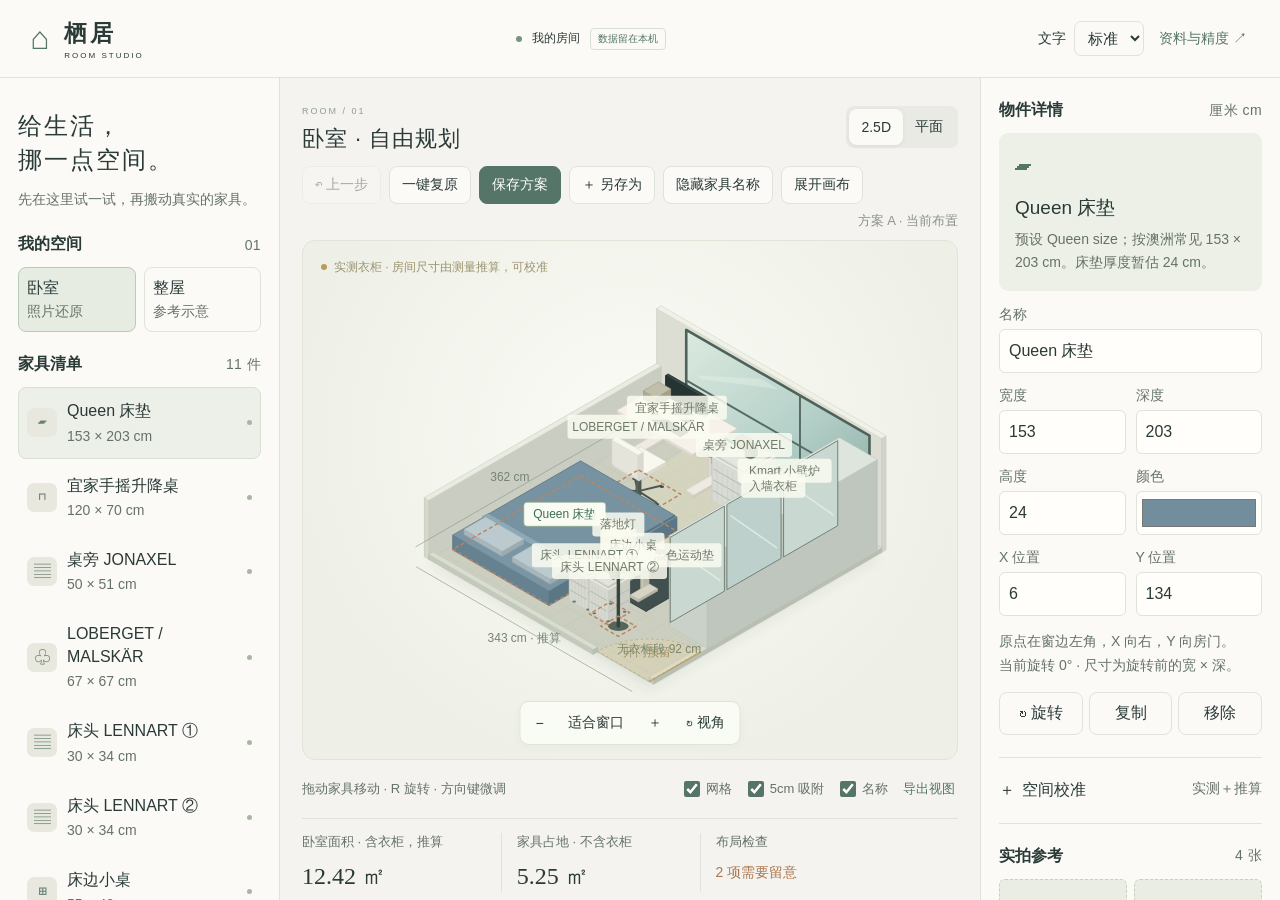
==== index.html @ f218ec6e "Update room planner, furniture and named layouts" ====
<!doctype html>
<html lang="zh-CN"><head><meta charset="utf-8"><meta name="viewport" content="width=device-width,initial-scale=1"><meta name="theme-color" content="#f4f3ef"><title>栖居 · 你的房间规划室</title><link rel="stylesheet" href="style.css?v=df465ddf145f"></head>
<body>
<header><div class="brand"><span class="brand-icon">⌂</span><div>栖居 <small>ROOM STUDIO</small></div></div><div class="project"><span class="dot"></span> 我的房间 <span class="tag">数据留在本机</span></div><div class="header-tools"><label class="text-size">文字<select id="textSize" aria-label="界面字号"><option value="normal">标准</option><option value="large">大字</option></select></label><button id="sourcesBtn" class="text-btn">资料与精度 ↗</button></div></header>
<main>
<aside class="left panel"><div class="eyebrow">YOUR SPACE, YOUR WAY</div><h1>给生活，<br>挪一点空间。</h1><p class="intro">先在这里试一试，再搬动真实的家具。</p>
<div class="section-title">我的空间 <span>01</span></div><div class="scope"><button data-scope="room" class="active">卧室 <small>照片还原</small></button><button data-scope="home">整屋 <small>参考示意</small></button></div>
<div class="section-title">家具清单 <span id="count"></span></div><div id="furnitureList"></div>
<details class="catalog"><summary>＋ 添加家具</summary><div id="catalog"></div></details>
<div class="section-title">布局方案 <span>本机保存</span></div><div class="row"><select id="slot" aria-label="布局方案"></select></div><div class="row"><button id="saveBtn">保存当前</button><button id="loadBtn">载入所选</button></div><div class="row"><button id="newSchemeBtn">＋ 新方案</button><button id="renameSchemeBtn">重命名</button></div><div class="row"><button id="exportBtn" class="text-btn">导出文件 ↗</button><label class="file-btn">导入文件<input id="importFile" type="file" accept="application/json,.json"></label></div><p class="fine">可新增多个命名方案。选择后点「载入所选」切换布局；「保存当前」更新所选方案。数据保存在此浏览器，换设备前请导出。</p>
</aside>
<section class="workspace"><div class="canvas-header"><div><span class="eyebrow">ROOM / 01</span><h2 id="sceneTitle">卧室 · 当前布置</h2></div><div class="segmented"><button id="isoBtn" class="active">2.5D</button><button id="planBtn">平面</button></div></div>
<div class="action-bar"><button id="quickUndoBtn">↶ 上一步</button><button id="quickResetBtn">一键复原</button><button id="quickSaveBtn">保存方案</button><button id="quickNewBtn">＋ 另存为</button><button id="toggleNamesBtn" aria-pressed="false">隐藏家具名称</button><button id="focusCanvasBtn" aria-pressed="false">展开画布</button><span id="schemeName" title="当前保存目标"></span></div>
<div id="stage"><svg id="scene" xmlns="http://www.w3.org/2000/svg" aria-label="可拖动家具的房间模型" tabindex="0" role="img"></svg><div class="canvas-note"><span class="dot amber"></span> 实测衣柜 · 房间尺寸由测量推算，可校准</div><div class="view-controls"><button id="zoomOut" aria-label="缩小">−</button><button id="fitBtn">适合窗口</button><button id="zoomIn" aria-label="放大">＋</button><button id="turnBtn" aria-label="转动视角">↻ 视角</button></div></div>
<div class="canvas-footer"><span>拖动家具移动 · R 旋转 · 方向键微调</span><label><input id="gridCheck" type="checkbox" checked> 网格</label><label><input id="snapCheck" type="checkbox" checked> 5cm 吸附</label><label><input id="labelsCheck" type="checkbox" checked> 名称</label><button id="imageBtn" class="text-btn">导出视图</button></div>
<div class="metrics"><div><small>卧室面积 · 含衣柜，推算</small><strong id="area"></strong></div><div><small>家具占地 · 不含衣柜</small><strong id="coverage"></strong></div><div class="metric-status"><small>布局检查</small><strong id="status">正在检查</strong></div></div>
<div class="bottom-note"><span>✧</span><p id="hint">留一点空白，生活会更从容。选中家具，就能调整尺寸和位置。</p><button id="undoBtn">↶ 撤销</button></div>
</section>
<aside class="right panel"><div class="section-title">物件详情 <span>厘米 cm</span></div><div id="inspector"></div><div class="divider"></div><details class="calibration"><summary>空间校准 <span>实测＋推算</span></summary><p class="fine">衣柜外部长 270、深 60 cm，末端距门口 92 cm。卧室长按 270＋92＝362 cm；宽按 60＋130＋153＝343 cm 推算，已包含柜体。宽度假定床垫另一侧贴墙，有缝需另加。</p><div class="fields"><label>卧室宽<input id="roomW" type="number" min="230" max="600" step="1"></label><label>卧室长<input id="roomD" type="number" min="260" max="650" step="1"></label><label>衣柜外深<input id="wardD" type="number" min="35" max="80" step="1"></label><label>衣柜外长<input id="wardL" type="number" min="100" max="300" step="1"></label><label>房门宽<input id="doorW" type="number" min="60" max="110" step="1"></label></div><button id="calibrateBtn" class="full">应用空间尺寸</button><p class="fine">校准会调整衣柜位置；家具保持原尺寸。整屋其余区域只作结构示意。</p></details><div class="divider"></div><div class="section-title">实拍参考 <span>4 张</span></div><div class="photos"><button data-photo="1" class="photo-empty" aria-label="参考照片 1"><span>＋ 照片 1</span></button><button data-photo="2" class="photo-empty" aria-label="参考照片 2"><span>＋ 照片 2</span></button><button data-photo="3" class="photo-empty" aria-label="参考照片 3"><span>＋ 照片 3</span></button><button data-photo="4" class="photo-empty" aria-label="参考照片 4"><span>＋ 照片 4</span></button></div><label class="local-photo-picker">选择本机照片<input id="localPhotos" type="file" accept="image/*" multiple></label><p class="fine">照片仅存此浏览器，不上传到网站。最多选择 4 张参考照片。</p><button id="resetBtn" class="text-btn full">恢复初始布置</button></aside>
</main><div id="toast" role="status"></div>
<dialog id="modal"><button id="closeModal" class="close" aria-label="关闭">×</button><div id="modalBody"></div></dialog>
<script src="inventory.js?v=df465ddf145f"></script><script src="schemes.js?v=df465ddf145f"></script><script src="app.js?v=df465ddf145f"></script><script src="local-photos.js?v=df465ddf145f"></script></body></html>
---- style.css ----
:root{--bg:#f4f3ef;--paper:#fbfaf7;--ink:#293a37;--muted:#8b938b;--green:#547568;--line:#e1e3da;--sage:#e7ece3}*{box-sizing:border-box}body{margin:0;color:var(--ink);background:var(--bg);font-family:'Noto Sans SC','Microsoft YaHei',sans-serif;font-size:13px}button,input,select{font:inherit}button,summary,.file-btn{cursor:pointer}button{color:inherit;background:var(--paper);border:1px solid var(--line);border-radius:8px;padding:9px 12px;transition:background .15s,box-shadow .15s}button:hover{background:#e7ede4}button:focus-visible,input:focus-visible,select:focus-visible,summary:focus-visible{outline:2px solid var(--green);outline-offset:3px}header{height:78px;border-bottom:1px solid var(--line);display:flex;align-items:center;justify-content:space-between;padding:0 30px;gap:16px;background:var(--paper)}.brand{display:flex;align-items:center;gap:12px;font-size:23px;letter-spacing:3px;font-weight:600}.brand small{display:block;font-size:8px;letter-spacing:2px;font-weight:400;margin-top:2px}.brand-icon{font-size:32px;color:var(--green);font-weight:400}.project{display:flex;gap:10px;align-items:center;font-size:12px}.tag{font-size:10px;border:1px solid #d7dfd3;border-radius:4px;padding:3px 7px;color:var(--green)}.dot{display:inline-block;width:6px;height:6px;background:#75957d;border-radius:100%;flex-shrink:0}.amber{background:#bc9a5d}.text-btn{border:0;background:transparent;font-size:12px;color:var(--green);padding:8px 3px}.text-btn:hover{background:transparent;text-decoration:underline}main{display:grid;grid-template-columns:245px minmax(400px,1fr) 257px;min-height:calc(100vh - 78px);max-width:1900px;margin:auto}.panel{padding:27px 22px;background:var(--paper)}.left{border-right:1px solid var(--line)}.right{border-left:1px solid var(--line)}.eyebrow{font-size:9px;letter-spacing:2px;color:#8f9d90;font-weight:500}h1{font-family:Georgia,'Songti SC','SimSun',serif;font-weight:400;line-height:1.55;letter-spacing:2px;font-size:27px;margin:17px 0 9px}.intro{font-size:11px;color:var(--muted);line-height:1.8;margin:0 0 28px}.section-title{display:flex;justify-content:space-between;align-items:center;font-size:12px;font-weight:600;margin:22px 0 12px}.section-title:first-child{margin-top:0}.section-title span{font-size:9px;letter-spacing:.4px;color:var(--muted);font-weight:400}.scope{display:flex;gap:8px}.scope button{flex:1;text-align:left;font-size:12px;padding:11px}.scope small{display:block;font-size:9px;color:var(--muted);margin-top:4px}.scope .active{background:var(--sage);border-color:#b8cbb9}.f-item{display:flex;width:100%;align-items:center;gap:10px;border:1px solid transparent;background:transparent;text-align:left;margin:3px 0;padding:9px 8px}.f-item.active{background:#edf0e8;border-color:#d8e0d1}.f-item .icon{width:29px;height:29px;border-radius:7px;display:grid;place-items:center;background:#e8e8df;color:#668174;font-size:17px}.f-item strong{font-size:11px;font-weight:500;display:block}.f-item small{display:block;font-size:9px;color:var(--muted);margin-top:3px}.f-item .tiny-dot{margin-left:auto;width:5px;height:5px;border-radius:100%;background:#a8b8a0}.catalog{border:1px dashed #cbd3c3;border-radius:7px;margin-top:13px;padding:9px 10px;font-size:11px}.catalog summary{list-style:none;color:var(--green)}#catalog{display:grid;grid-template-columns:1fr 1fr;gap:5px;margin-top:10px}#catalog button{font-size:10px;padding:8px 4px}.row{display:flex;gap:7px;margin-bottom:8px}.row button{flex:1;font-size:11px}.row select{width:100%;padding:10px 7px;border:1px solid var(--line);border-radius:7px;color:var(--ink);background:var(--paper);font-size:11px}.file-btn{font-size:11px;color:var(--green);flex:1;display:grid;place-items:center}.file-btn input{display:none}.fine{font-size:10px;color:var(--muted);line-height:1.9}.workspace{padding:26px 26px 18px;min-width:0;display:flex;flex-direction:column}.canvas-header{display:flex;align-items:center;justify-content:space-between;margin-bottom:12px;gap:10px}h2{font-weight:500;font-size:19px;margin:6px 0 0;letter-spacing:1px}.segmented{display:flex;background:#e9eae3;border-radius:8px;padding:3px}.segmented button{font-size:11px;border:0;background:transparent;padding:7px 13px}.segmented .active{background:var(--paper);box-shadow:0 1px 4px #33442a12}#stage{position:relative;flex:1;min-height:450px;max-height:690px;background:radial-gradient(ellipse at 50% 38%,#fafbf5 0%,#eef0e7 76%);border:1px solid #e0e5d8;border-radius:13px;overflow:hidden}#scene{width:100%;height:100%;min-height:450px;display:block;touch-action:none;user-select:none}.canvas-note{position:absolute;top:17px;left:18px;font-size:10px;color:#9b936f;display:flex;align-items:center;gap:7px;pointer-events:none}.view-controls{position:absolute;bottom:16px;left:50%;transform:translateX(-50%);display:flex;border:1px solid #dfe4d8;background:#fbfcf7e8;border-radius:9px;box-shadow:0 3px 10px #23332908;padding:3px;white-space:nowrap}.view-controls button{border:0;background:transparent;font-size:11px;padding:7px 11px}.canvas-footer{display:flex;align-items:center;gap:13px;flex-wrap:wrap;font-size:9px;color:var(--muted);padding:12px 0 19px}.canvas-footer span{margin-right:auto}.canvas-footer label{display:flex;align-items:center;gap:3px;white-space:nowrap}input[type=checkbox]{accent-color:var(--green);width:12px;height:12px}.metrics{display:grid;grid-template-columns:1fr 1fr 1.3fr;border-top:1px solid var(--line);border-bottom:1px solid var(--line);padding:18px 0}.metrics>div{padding:0 15px;border-left:1px solid var(--line)}.metrics>div:first-child{padding-left:0;border:0}.metrics small{display:block;font-size:10px;color:var(--muted)}.metrics strong{font-family:Georgia,'Microsoft YaHei',serif;display:block;font-weight:400;font-size:24px;margin-top:9px}.metrics .metric-status strong{font-size:12px;line-height:1.8;color:var(--green);font-family:inherit}.bottom-note{display:flex;align-items:center;gap:10px;font-size:10px;color:var(--muted);margin-top:10px}.bottom-note>span{color:#80977c;font-size:24px}.bottom-note p{flex:1;line-height:1.9}.bottom-note button{white-space:nowrap;font-size:10px;padding:7px}.selected-card{background:#edf0e7;padding:16px;border-radius:9px;margin-bottom:15px}.selected-card .obj-icon{font-size:32px;color:var(--green);margin-bottom:9px}.selected-card h3{font-size:16px;font-weight:500;margin:0 0 6px}.selected-card p{font-size:10px;line-height:1.8;color:#7b8777;margin:0}.fields{display:grid;grid-template-columns:1fr 1fr;gap:11px 9px}.fields label{font-size:10px;color:#85917f}.fields input{width:100%;border:1px solid var(--line);padding:9px;margin-top:5px;border-radius:6px;background:#fffefa;color:var(--ink);font-size:12px}.fields input[type=color]{padding:3px;height:35px}.fields .wide{grid-column:span 2}.operations{display:flex;gap:6px;margin-top:13px}.operations button{font-size:10px;flex:1;padding:8px 3px}.full{width:100%}.divider{height:1px;background:var(--line);margin:22px 0}.calibration summary{font-size:12px;font-weight:500;display:flex;justify-content:space-between;list-style:none}.calibration summary:before{content:'＋';margin-right:7px}.calibration[open] summary:before{content:'−'}.calibration summary span{font-weight:400;font-size:9px;color:#aa946a;margin-left:auto}.calibration .full{font-size:11px;margin-top:12px}.photos{display:grid;grid-template-columns:1fr 1fr;gap:7px}.photos button{padding:0;overflow:hidden;border:0;border-radius:6px}.photos img{display:block;width:100%;height:68px;object-fit:cover}.photos img:hover{filter:brightness(1.1)}#toast{position:fixed;bottom:25px;left:50%;transform:translateX(-50%) translateY(100px);background:var(--ink);color:#f5f6ee;padding:12px 23px;font-size:12px;border-radius:9px;z-index:10;transition:transform .25s;box-shadow:0 5px 25px #182b2720}#toast.show{transform:translateX(-50%) translateY(0)}dialog{border:1px solid var(--line);background:var(--paper);color:var(--ink);border-radius:15px;padding:35px;width:min(850px,92vw);max-height:88vh;overflow:auto}dialog::backdrop{background:#1e302b70;backdrop-filter:blur(5px)}.close{position:sticky;top:0;float:right;padding:2px 10px;font-size:23px;z-index:2}.modal-photo{width:100%;border-radius:8px;margin-top:14px}#modalBody h2{margin:0 0 18px}#modalBody p,#modalBody li{font-size:12px;line-height:2}#modalBody a{color:var(--green)}#modalBody img.plan{width:100%;border:1px solid var(--line);border-radius:8px}.warn{color:#aa774e}.empty{padding:20px 0;line-height:2;color:var(--muted);font-size:12px}
@media(min-width:1500px){main{grid-template-columns:270px minmax(500px,1fr) 285px}.panel{padding:30px 27px}#stage{min-height:550px}.workspace{padding:30px 35px}}@media(max-width:1120px){main{grid-template-columns:205px minmax(350px,1fr) 225px}.panel{padding:23px 15px}.workspace{padding:23px 16px}h1{font-size:23px}.project{display:none}.canvas-footer{gap:8px}.metrics>div{padding:0 9px}}@media(max-width:850px){header{height:65px;padding:0 17px}main{grid-template-columns:190px 1fr}.right{grid-column:1 / -1;border-top:1px solid var(--line);display:grid;grid-template-columns:1.2fr 1fr;gap:12px 25px}.right>.section-title:first-child{grid-column:1 / -1}.right #inspector{grid-row:span 5}.right .divider{display:none}.right .photos{grid-column:2}.right .fine{margin:0}.workspace{padding:20px 14px}#stage{min-height:420px}.right>.section-title{margin:5px 0}.metrics strong{font-size:21px}.canvas-footer>span{flex-basis:100%}}@media(max-width:850px){main{display:flex;flex-direction:column}.workspace{order:0;padding:19px 12px 10px}.left{order:1;border-right:0;border-top:1px solid var(--line);padding:20px}.right{order:2;display:block;padding:20px}.left h1,.left>.eyebrow,.left .intro{display:none}.left .scope{max-width:300px}#furnitureList{display:grid;grid-template-columns:1fr 1fr}.right .divider{display:block;margin:20px 0}.right .section-title{margin:15px 0}.right .fine{margin:8px 0}.right .photos img{height:105px}.brand{font-size:20px}.brand small{font-size:7px}#stage{height:420px;min-height:420px;flex:auto}#scene{height:420px;min-height:420px}.canvas-note{font-size:9px}.metrics{padding:13px 0}.metrics small{font-size:9px}.metrics strong{font-size:20px}.metrics .metric-status strong{font-size:10px}.canvas-header h2{font-size:17px}.bottom-note{margin-top:5px}.bottom-note p{font-size:9px}.fields{grid-template-columns:1fr 1fr 1fr}.fields .wide{grid-column:span 3}}
@media(min-width:851px){main{height:calc(100vh - 78px);min-height:0}.panel{overflow-y:auto;scrollbar-width:thin;scrollbar-color:#d1d9c9 transparent}.workspace{min-height:0}#stage{min-height:255px;max-height:none}#scene{min-height:0;height:100%}.canvas-footer{padding-bottom:13px}.metrics{padding:13px 0}.bottom-note{margin-top:4px}}
button:disabled{opacity:.4;cursor:default}.action-bar{display:flex;align-items:center;gap:6px;flex-wrap:wrap;margin:0 0 10px}.action-bar button{font-size:10px;padding:7px 10px}.action-bar #quickSaveBtn{background:#547568;color:#fff;border-color:#547568}.action-bar span{font-size:9px;color:#8b938b;margin-left:auto;max-width:150px;overflow:hidden;text-overflow:ellipsis;white-space:nowrap}.scheme-form{display:grid;gap:14px;max-width:460px}.scheme-form label{font-size:12px}.scheme-form input{display:block;width:100%;padding:12px;margin-top:8px;border:1px solid #cbd3c3;border-radius:7px;background:#fffefa}.scheme-form .form-actions{display:flex;gap:9px;justify-content:flex-end}.scheme-form .primary{background:#547568;color:white}.scheme-form p{color:#85917f;margin:0}.form-error{color:#b27049;min-height:20px}

/* Readable controls and a canvas whose height is independent of sidebar text. */
:root{--panel-font:16px;--panel-small:14px;--muted:#657268}
body[data-text-size=large]{--panel-font:18px;--panel-small:16px}
body{font-size:16px}
header{min-height:78px;height:auto;padding-top:12px;padding-bottom:12px}
.header-tools,.text-size{display:flex;align-items:center;gap:12px}
.text-size{gap:8px;font-size:14px;white-space:nowrap}
.text-size select{font-size:15px;padding:7px 9px;border:1px solid var(--line);border-radius:7px;background:var(--paper);color:var(--ink)}
.header-tools>.text-btn{font-size:14px}
main{max-width:none;width:100%;grid-template-columns:280px minmax(0,1fr) 300px;align-items:stretch}
.panel{padding:22px 18px;font-size:var(--panel-font);min-width:0}
.left h1{font-size:24px;line-height:1.4;margin:10px 0}
.left>.eyebrow{display:none}
.intro{font-size:var(--panel-small);margin-bottom:20px}
.section-title,.scope button,.catalog,.row button,.row select,.file-btn,.calibration summary,.calibration .full,.operations button,#catalog button,.panel>.text-btn{font-size:var(--panel-font)}
.section-title span,.scope small,.f-item small,.fine,.selected-card p,.fields label,.calibration summary span,.empty{font-size:var(--panel-small);color:var(--muted)}
.f-item{padding:11px 8px;gap:10px}
.f-item>span:nth-child(2){min-width:0}
.f-item strong{font-size:var(--panel-font);line-height:1.45;overflow-wrap:anywhere}
.f-item small{line-height:1.5}
.f-item .icon{flex:0 0 30px}
.f-item .tiny-dot{flex-shrink:0}
.selected-card h3{font-size:calc(var(--panel-font) + 3px);line-height:1.4}
.selected-card p,.fine{line-height:1.7}
.fields input{font-size:var(--panel-font);padding:11px 9px;min-height:44px}
.fields{gap:14px 10px}
.operations{flex-wrap:wrap}
.row button,.scope button,.operations button{padding:10px 8px}
.workspace{padding:22px;overflow-y:auto;min-width:0}
.canvas-header h2{font-size:22px}
.canvas-header{flex-shrink:0}
.segmented button,.action-bar button,.view-controls button{font-size:14px;padding:9px 12px}
.action-bar{gap:8px;flex-shrink:0}
.action-bar span{font-size:13px;max-width:220px}
.action-bar button[aria-pressed=true]{background:#e0e9db;border-color:#9eb49b}
#stage{flex:1 0 520px;min-height:520px;max-height:none}
#scene{position:absolute;inset:0;width:100%;height:100%;min-height:0}
.canvas-note{font-size:12px;max-width:calc(100% - 36px);line-height:1.5}
.view-controls{bottom:14px}
.canvas-footer{font-size:13px;gap:12px;padding:12px 0;flex-shrink:0}
.canvas-footer input[type=checkbox]{width:16px;height:16px}
.canvas-footer .text-btn{font-size:13px}
.metrics{padding:14px 0;flex-shrink:0}
.metrics small{font-size:13px}
.metrics .metric-status strong{font-size:14px}
.bottom-note{flex-shrink:0;font-size:13px}
.bottom-note p,.bottom-note button{font-size:13px}
.local-photo-picker{font-size:var(--panel-font)!important}
#modalBody p,#modalBody li{font-size:16px;line-height:1.8}
@media(min-width:1500px){main{grid-template-columns:300px minmax(0,1fr) 330px}.workspace{padding:24px 28px}.panel{padding:24px}#stage{flex-basis:560px;min-height:560px}}
@media(max-width:1100px){main{display:flex;flex-direction:column;height:auto;min-height:calc(100vh - 78px)}.workspace{order:0;overflow:visible;padding:18px}.left{order:1;border-right:0;border-top:1px solid var(--line)}.right{order:2;display:block;border-top:1px solid var(--line);border-left:0}.panel{overflow:visible;padding:22px}.left h1,.left>.eyebrow,.left .intro{display:none}#furnitureList{display:grid;grid-template-columns:repeat(2,minmax(0,1fr));gap:4px 12px}.left .scope{max-width:360px}.right .divider{display:block}.right .fine{margin:10px 0}.right .section-title{margin:18px 0}.right .photos{grid-template-columns:repeat(4,minmax(0,1fr))}.right .fields{grid-template-columns:repeat(3,minmax(0,1fr))}.right .fields .wide{grid-column:1 / -1}#stage{height:clamp(520px,72vh,850px);min-height:520px;flex:none}.project{display:none}.canvas-footer>span{flex-basis:auto}}
@media(max-width:520px){header{padding:12px;gap:8px;flex-wrap:wrap}.header-tools{gap:10px;flex:1;justify-content:flex-end}.header-tools>.text-btn{font-size:12px}.brand small{font-size:8px}.text-size{font-size:13px}.workspace{padding:14px 10px}.canvas-header h2{font-size:19px}.action-bar button{padding:9px;font-size:13px}.action-bar span{width:100%;max-width:none}.panel{padding:20px 16px}.right .fields{grid-template-columns:repeat(2,minmax(0,1fr))}#furnitureList{grid-template-columns:1fr}.right .photos{grid-template-columns:repeat(2,minmax(0,1fr))}.metrics{grid-template-columns:1fr 1fr;gap:14px}.metrics .metric-status{grid-column:1 / -1;border-left:0;padding-left:0}.view-controls button{font-size:13px;padding:9px}.canvas-note{font-size:11px}.bottom-note{align-items:flex-start}}
body.canvas-focus main{display:block;height:auto}
body.canvas-focus .panel{display:none}
body.canvas-focus .workspace{overflow:visible}
body.canvas-focus #stage{height:calc(100vh - 250px);min-height:520px;flex:none}

.photo-empty{height:68px;min-height:68px;display:grid;place-items:center;background:#e9ede3;color:#8b9b83;border:1px dashed #c7d2be!important;font-size:10px}.local-photo-picker{display:block;margin-top:9px;text-align:center;border:1px solid #d3dccb;padding:9px;border-radius:7px;font-size:11px;cursor:pointer}.local-photo-picker input{display:none}
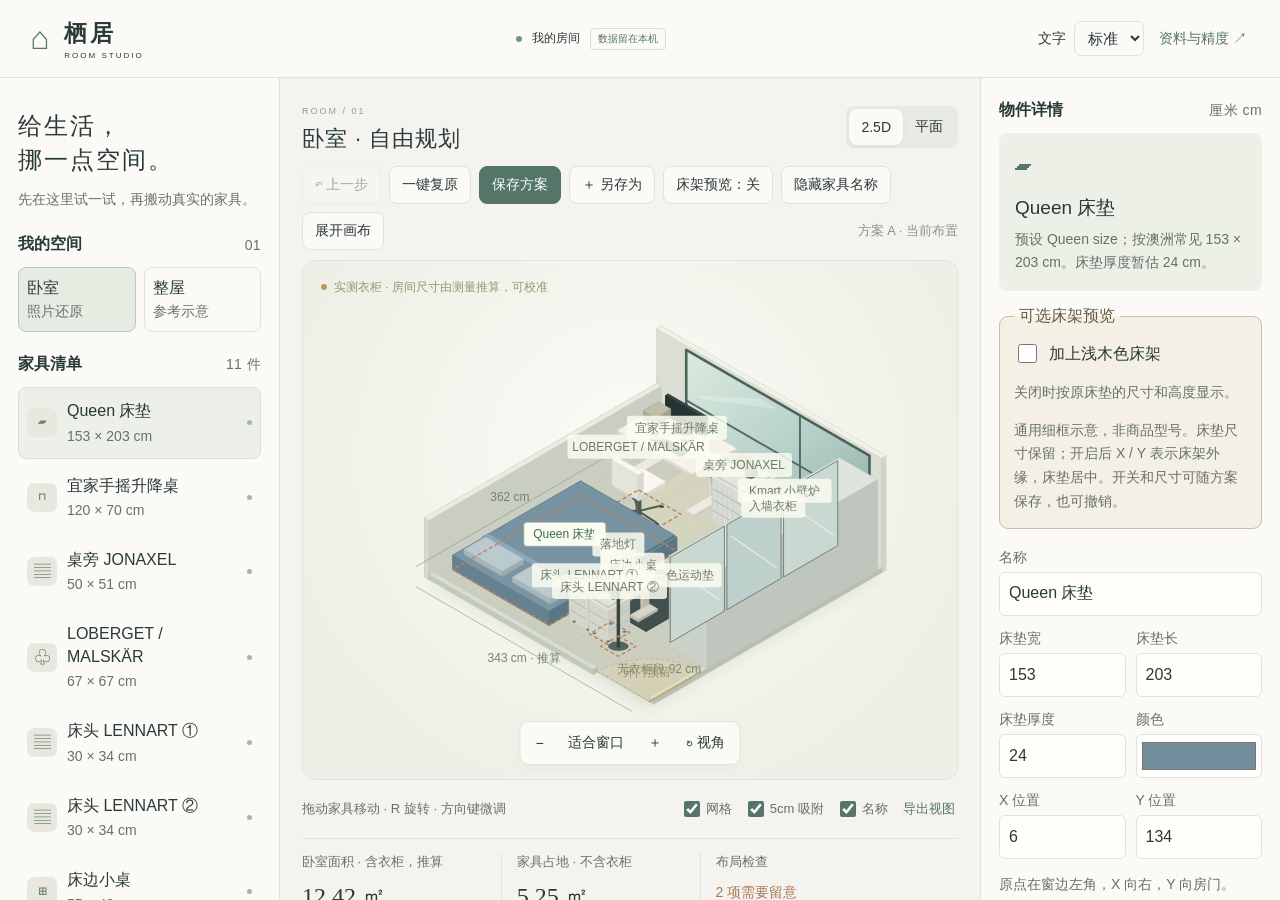
==== commit c5e5a877: "Update room planner, furniture and named layouts" ====
--- a/index.html
+++ b/index.html
@@ -1,5 +1,5 @@
 <!doctype html>
-<html lang="zh-CN"><head><meta charset="utf-8"><meta name="viewport" content="width=device-width,initial-scale=1"><meta name="theme-color" content="#f4f3ef"><title>栖居 · 你的房间规划室</title><link rel="stylesheet" href="style.css?v=df465ddf145f"></head>
+<html lang="zh-CN"><head><meta charset="utf-8"><meta name="viewport" content="width=device-width,initial-scale=1"><meta name="theme-color" content="#f4f3ef"><title>栖居 · 你的房间规划室</title><link rel="stylesheet" href="style.css?v=85e61c6923ba"></head>
 <body>
 <header><div class="brand"><span class="brand-icon">⌂</span><div>栖居 <small>ROOM STUDIO</small></div></div><div class="project"><span class="dot"></span> 我的房间 <span class="tag">数据留在本机</span></div><div class="header-tools"><label class="text-size">文字<select id="textSize" aria-label="界面字号"><option value="normal">标准</option><option value="large">大字</option></select></label><button id="sourcesBtn" class="text-btn">资料与精度 ↗</button></div></header>
 <main>
@@ -10,7 +10,7 @@
 <div class="section-title">布局方案 <span>本机保存</span></div><div class="row"><select id="slot" aria-label="布局方案"></select></div><div class="row"><button id="saveBtn">保存当前</button><button id="loadBtn">载入所选</button></div><div class="row"><button id="newSchemeBtn">＋ 新方案</button><button id="renameSchemeBtn">重命名</button></div><div class="row"><button id="exportBtn" class="text-btn">导出文件 ↗</button><label class="file-btn">导入文件<input id="importFile" type="file" accept="application/json,.json"></label></div><p class="fine">可新增多个命名方案。选择后点「载入所选」切换布局；「保存当前」更新所选方案。数据保存在此浏览器，换设备前请导出。</p>
 </aside>
 <section class="workspace"><div class="canvas-header"><div><span class="eyebrow">ROOM / 01</span><h2 id="sceneTitle">卧室 · 当前布置</h2></div><div class="segmented"><button id="isoBtn" class="active">2.5D</button><button id="planBtn">平面</button></div></div>
-<div class="action-bar"><button id="quickUndoBtn">↶ 上一步</button><button id="quickResetBtn">一键复原</button><button id="quickSaveBtn">保存方案</button><button id="quickNewBtn">＋ 另存为</button><button id="toggleNamesBtn" aria-pressed="false">隐藏家具名称</button><button id="focusCanvasBtn" aria-pressed="false">展开画布</button><span id="schemeName" title="当前保存目标"></span></div>
+<div class="action-bar"><button id="quickUndoBtn">↶ 上一步</button><button id="quickResetBtn">一键复原</button><button id="quickSaveBtn">保存方案</button><button id="quickNewBtn">＋ 另存为</button><button id="bedFrameBtn" aria-pressed="false">床架预览：关</button><button id="toggleNamesBtn" aria-pressed="false">隐藏家具名称</button><button id="focusCanvasBtn" aria-pressed="false">展开画布</button><span id="schemeName" title="当前保存目标"></span></div>
 <div id="stage"><svg id="scene" xmlns="http://www.w3.org/2000/svg" aria-label="可拖动家具的房间模型" tabindex="0" role="img"></svg><div class="canvas-note"><span class="dot amber"></span> 实测衣柜 · 房间尺寸由测量推算，可校准</div><div class="view-controls"><button id="zoomOut" aria-label="缩小">−</button><button id="fitBtn">适合窗口</button><button id="zoomIn" aria-label="放大">＋</button><button id="turnBtn" aria-label="转动视角">↻ 视角</button></div></div>
 <div class="canvas-footer"><span>拖动家具移动 · R 旋转 · 方向键微调</span><label><input id="gridCheck" type="checkbox" checked> 网格</label><label><input id="snapCheck" type="checkbox" checked> 5cm 吸附</label><label><input id="labelsCheck" type="checkbox" checked> 名称</label><button id="imageBtn" class="text-btn">导出视图</button></div>
 <div class="metrics"><div><small>卧室面积 · 含衣柜，推算</small><strong id="area"></strong></div><div><small>家具占地 · 不含衣柜</small><strong id="coverage"></strong></div><div class="metric-status"><small>布局检查</small><strong id="status">正在检查</strong></div></div>
@@ -19,4 +19,4 @@
 <aside class="right panel"><div class="section-title">物件详情 <span>厘米 cm</span></div><div id="inspector"></div><div class="divider"></div><details class="calibration"><summary>空间校准 <span>实测＋推算</span></summary><p class="fine">衣柜外部长 270、深 60 cm，末端距门口 92 cm。卧室长按 270＋92＝362 cm；宽按 60＋130＋153＝343 cm 推算，已包含柜体。宽度假定床垫另一侧贴墙，有缝需另加。</p><div class="fields"><label>卧室宽<input id="roomW" type="number" min="230" max="600" step="1"></label><label>卧室长<input id="roomD" type="number" min="260" max="650" step="1"></label><label>衣柜外深<input id="wardD" type="number" min="35" max="80" step="1"></label><label>衣柜外长<input id="wardL" type="number" min="100" max="300" step="1"></label><label>房门宽<input id="doorW" type="number" min="60" max="110" step="1"></label></div><button id="calibrateBtn" class="full">应用空间尺寸</button><p class="fine">校准会调整衣柜位置；家具保持原尺寸。整屋其余区域只作结构示意。</p></details><div class="divider"></div><div class="section-title">实拍参考 <span>4 张</span></div><div class="photos"><button data-photo="1" class="photo-empty" aria-label="参考照片 1"><span>＋ 照片 1</span></button><button data-photo="2" class="photo-empty" aria-label="参考照片 2"><span>＋ 照片 2</span></button><button data-photo="3" class="photo-empty" aria-label="参考照片 3"><span>＋ 照片 3</span></button><button data-photo="4" class="photo-empty" aria-label="参考照片 4"><span>＋ 照片 4</span></button></div><label class="local-photo-picker">选择本机照片<input id="localPhotos" type="file" accept="image/*" multiple></label><p class="fine">照片仅存此浏览器，不上传到网站。最多选择 4 张参考照片。</p><button id="resetBtn" class="text-btn full">恢复初始布置</button></aside>
 </main><div id="toast" role="status"></div>
 <dialog id="modal"><button id="closeModal" class="close" aria-label="关闭">×</button><div id="modalBody"></div></dialog>
-<script src="inventory.js?v=df465ddf145f"></script><script src="schemes.js?v=df465ddf145f"></script><script src="app.js?v=df465ddf145f"></script><script src="local-photos.js?v=df465ddf145f"></script></body></html>
+<script src="inventory.js?v=85e61c6923ba"></script><script src="schemes.js?v=85e61c6923ba"></script><script src="app.js?v=85e61c6923ba"></script><script src="local-photos.js?v=85e61c6923ba"></script></body></html>
--- a/style.css
+++ b/style.css
@@ -59,5 +59,11 @@
 body.canvas-focus .panel{display:none}
 body.canvas-focus .workspace{overflow:visible}
 body.canvas-focus #stage{height:calc(100vh - 250px);min-height:520px;flex:none}
+.bed-frame-controls{border:1px solid #cdbfa7;background:#f5f0e6;border-radius:9px;margin:0 0 20px;padding:14px;min-width:0}
+.bed-frame-controls legend{font-size:var(--panel-font);padding:0 5px;color:#6b593e}
+.bed-frame-toggle{display:flex;align-items:center;gap:9px;font-size:var(--panel-font);line-height:1.6;cursor:pointer}
+.bed-frame-toggle input{width:19px;height:19px;accent-color:var(--green);flex-shrink:0}
+.bed-frame-controls .fields{margin-top:12px}
+.bed-frame-controls .fine:last-child{margin-bottom:0}
 
 .photo-empty{height:68px;min-height:68px;display:grid;place-items:center;background:#e9ede3;color:#8b9b83;border:1px dashed #c7d2be!important;font-size:10px}.local-photo-picker{display:block;margin-top:9px;text-align:center;border:1px solid #d3dccb;padding:9px;border-radius:7px;font-size:11px;cursor:pointer}.local-photo-picker input{display:none}
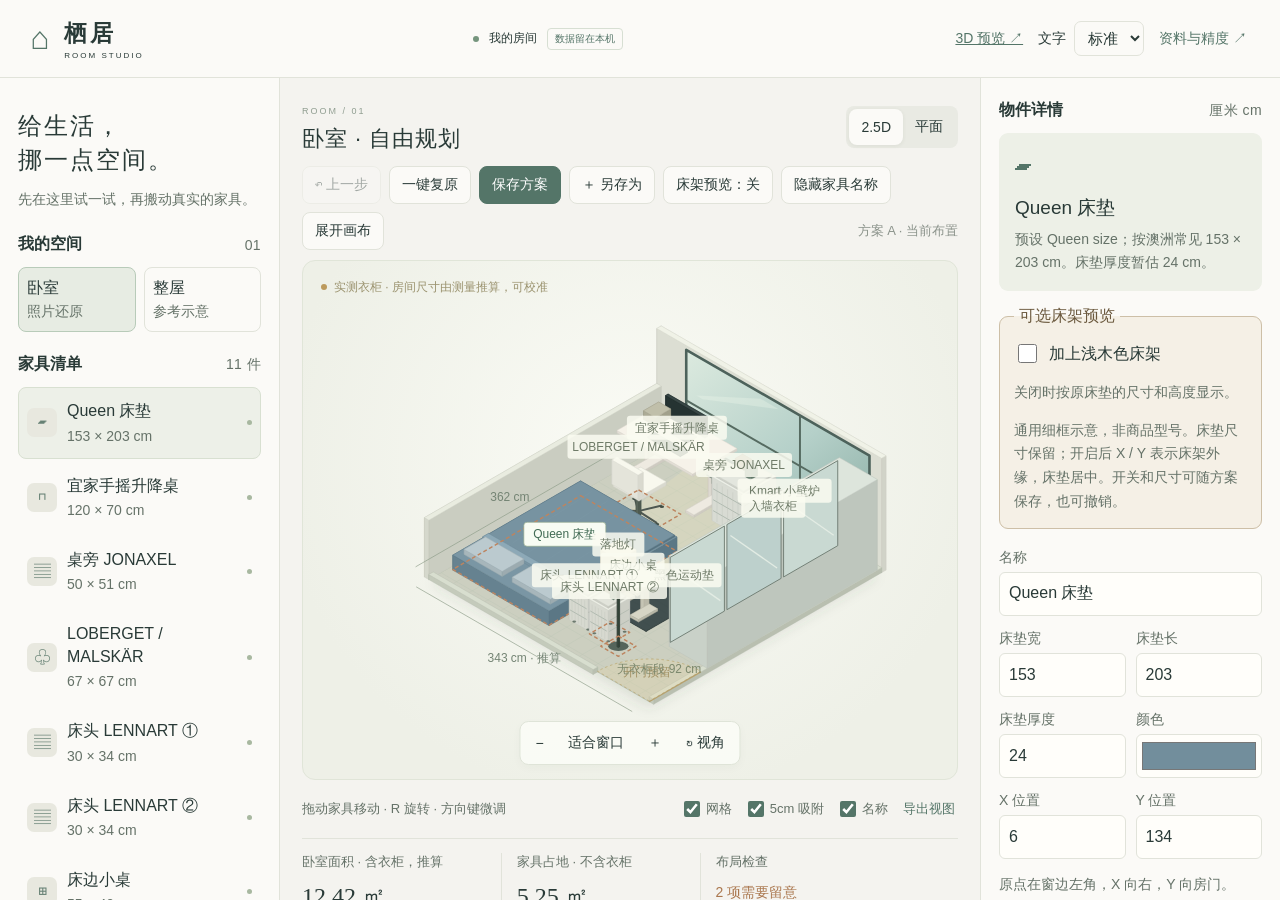
==== commit 69bc9404: "Update room planner, furniture and named layouts" ====
--- a/index.html
+++ b/index.html
@@ -1,7 +1,7 @@
 <!doctype html>
-<html lang="zh-CN"><head><meta charset="utf-8"><meta name="viewport" content="width=device-width,initial-scale=1"><meta name="theme-color" content="#f4f3ef"><title>栖居 · 你的房间规划室</title><link rel="stylesheet" href="style.css?v=85e61c6923ba"></head>
+<html lang="zh-CN"><head><meta charset="utf-8"><meta name="viewport" content="width=device-width,initial-scale=1"><meta name="theme-color" content="#f4f3ef"><title>栖居 · 你的房间规划室</title><link rel="stylesheet" href="style.css?v=ef808725f192"></head>
 <body>
-<header><div class="brand"><span class="brand-icon">⌂</span><div>栖居 <small>ROOM STUDIO</small></div></div><div class="project"><span class="dot"></span> 我的房间 <span class="tag">数据留在本机</span></div><div class="header-tools"><label class="text-size">文字<select id="textSize" aria-label="界面字号"><option value="normal">标准</option><option value="large">大字</option></select></label><button id="sourcesBtn" class="text-btn">资料与精度 ↗</button></div></header>
+<header><div class="brand"><span class="brand-icon">⌂</span><div>栖居 <small>ROOM STUDIO</small></div></div><div class="project"><span class="dot"></span> 我的房间 <span class="tag">数据留在本机</span></div><div class="header-tools"><a href="preview.html" class="text-btn">3D 预览 ↗</a><label class="text-size">文字<select id="textSize" aria-label="界面字号"><option value="normal">标准</option><option value="large">大字</option></select></label><button id="sourcesBtn" class="text-btn">资料与精度 ↗</button></div></header>
 <main>
 <aside class="left panel"><div class="eyebrow">YOUR SPACE, YOUR WAY</div><h1>给生活，<br>挪一点空间。</h1><p class="intro">先在这里试一试，再搬动真实的家具。</p>
 <div class="section-title">我的空间 <span>01</span></div><div class="scope"><button data-scope="room" class="active">卧室 <small>照片还原</small></button><button data-scope="home">整屋 <small>参考示意</small></button></div>
@@ -19,4 +19,4 @@
 <aside class="right panel"><div class="section-title">物件详情 <span>厘米 cm</span></div><div id="inspector"></div><div class="divider"></div><details class="calibration"><summary>空间校准 <span>实测＋推算</span></summary><p class="fine">衣柜外部长 270、深 60 cm，末端距门口 92 cm。卧室长按 270＋92＝362 cm；宽按 60＋130＋153＝343 cm 推算，已包含柜体。宽度假定床垫另一侧贴墙，有缝需另加。</p><div class="fields"><label>卧室宽<input id="roomW" type="number" min="230" max="600" step="1"></label><label>卧室长<input id="roomD" type="number" min="260" max="650" step="1"></label><label>衣柜外深<input id="wardD" type="number" min="35" max="80" step="1"></label><label>衣柜外长<input id="wardL" type="number" min="100" max="300" step="1"></label><label>房门宽<input id="doorW" type="number" min="60" max="110" step="1"></label></div><button id="calibrateBtn" class="full">应用空间尺寸</button><p class="fine">校准会调整衣柜位置；家具保持原尺寸。整屋其余区域只作结构示意。</p></details><div class="divider"></div><div class="section-title">实拍参考 <span>4 张</span></div><div class="photos"><button data-photo="1" class="photo-empty" aria-label="参考照片 1"><span>＋ 照片 1</span></button><button data-photo="2" class="photo-empty" aria-label="参考照片 2"><span>＋ 照片 2</span></button><button data-photo="3" class="photo-empty" aria-label="参考照片 3"><span>＋ 照片 3</span></button><button data-photo="4" class="photo-empty" aria-label="参考照片 4"><span>＋ 照片 4</span></button></div><label class="local-photo-picker">选择本机照片<input id="localPhotos" type="file" accept="image/*" multiple></label><p class="fine">照片仅存此浏览器，不上传到网站。最多选择 4 张参考照片。</p><button id="resetBtn" class="text-btn full">恢复初始布置</button></aside>
 </main><div id="toast" role="status"></div>
 <dialog id="modal"><button id="closeModal" class="close" aria-label="关闭">×</button><div id="modalBody"></div></dialog>
-<script src="inventory.js?v=85e61c6923ba"></script><script src="schemes.js?v=85e61c6923ba"></script><script src="app.js?v=85e61c6923ba"></script><script src="local-photos.js?v=85e61c6923ba"></script></body></html>
+<script src="inventory.js?v=ef808725f192"></script><script src="schemes.js?v=ef808725f192"></script><script src="app.js?v=ef808725f192"></script><script src="local-photos.js?v=ef808725f192"></script></body></html>
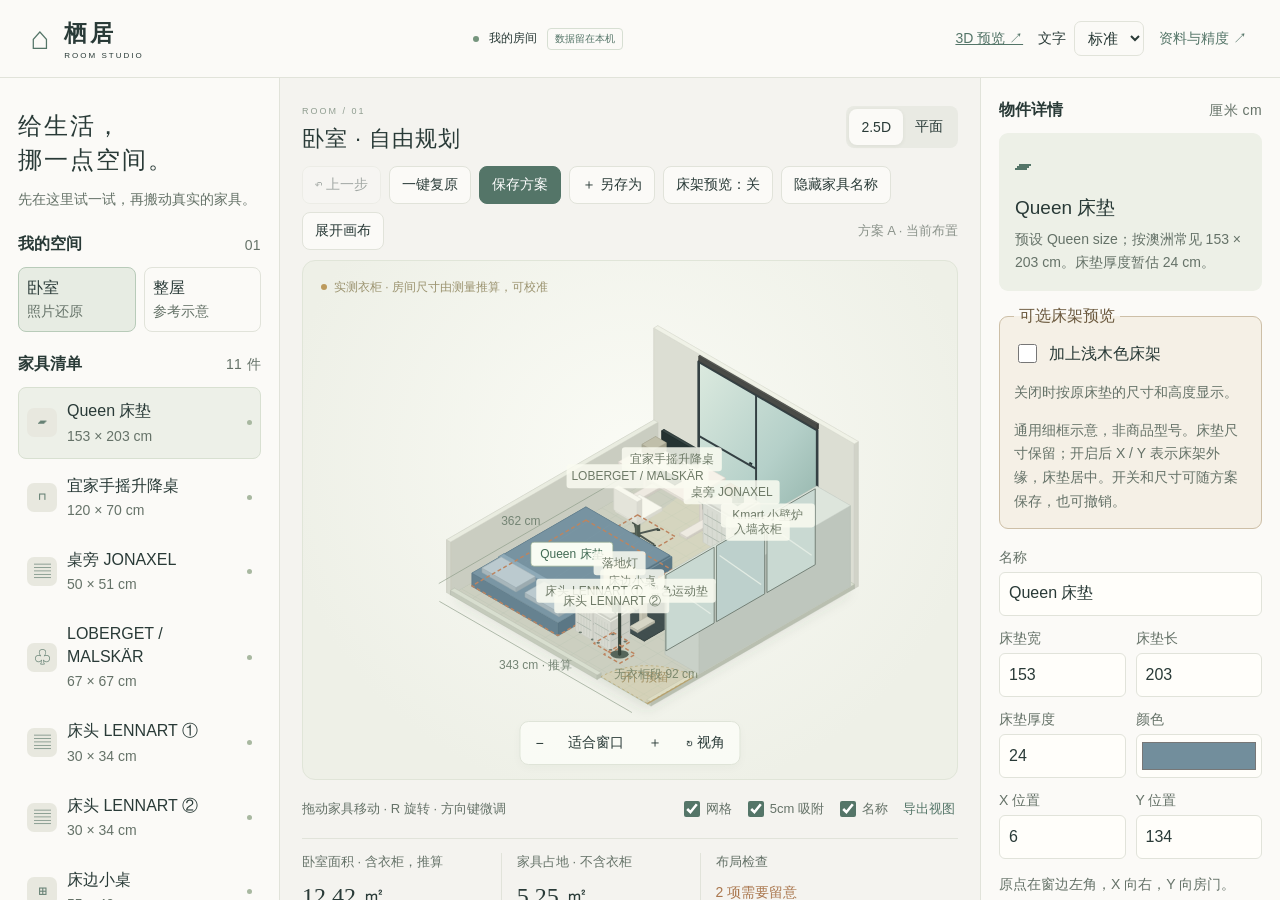
==== commit 4e4defc5: "Sync measured window shape, offsets and ceiling height across room previews" ====
--- a/index.html
+++ b/index.html
@@ -1,5 +1,5 @@
 <!doctype html>
-<html lang="zh-CN"><head><meta charset="utf-8"><meta name="viewport" content="width=device-width,initial-scale=1"><meta name="theme-color" content="#f4f3ef"><title>栖居 · 你的房间规划室</title><link rel="stylesheet" href="style.css?v=ef808725f192"></head>
+<html lang="zh-CN"><head><meta charset="utf-8"><meta name="viewport" content="width=device-width,initial-scale=1"><meta name="theme-color" content="#f4f3ef"><title>栖居 · 你的房间规划室</title><link rel="stylesheet" href="style.css?v=window-20261028"></head>
 <body>
 <header><div class="brand"><span class="brand-icon">⌂</span><div>栖居 <small>ROOM STUDIO</small></div></div><div class="project"><span class="dot"></span> 我的房间 <span class="tag">数据留在本机</span></div><div class="header-tools"><a href="preview.html" class="text-btn">3D 预览 ↗</a><label class="text-size">文字<select id="textSize" aria-label="界面字号"><option value="normal">标准</option><option value="large">大字</option></select></label><button id="sourcesBtn" class="text-btn">资料与精度 ↗</button></div></header>
 <main>
@@ -16,7 +16,7 @@
 <div class="metrics"><div><small>卧室面积 · 含衣柜，推算</small><strong id="area"></strong></div><div><small>家具占地 · 不含衣柜</small><strong id="coverage"></strong></div><div class="metric-status"><small>布局检查</small><strong id="status">正在检查</strong></div></div>
 <div class="bottom-note"><span>✧</span><p id="hint">留一点空白，生活会更从容。选中家具，就能调整尺寸和位置。</p><button id="undoBtn">↶ 撤销</button></div>
 </section>
-<aside class="right panel"><div class="section-title">物件详情 <span>厘米 cm</span></div><div id="inspector"></div><div class="divider"></div><details class="calibration"><summary>空间校准 <span>实测＋推算</span></summary><p class="fine">衣柜外部长 270、深 60 cm，末端距门口 92 cm。卧室长按 270＋92＝362 cm；宽按 60＋130＋153＝343 cm 推算，已包含柜体。宽度假定床垫另一侧贴墙，有缝需另加。</p><div class="fields"><label>卧室宽<input id="roomW" type="number" min="230" max="600" step="1"></label><label>卧室长<input id="roomD" type="number" min="260" max="650" step="1"></label><label>衣柜外深<input id="wardD" type="number" min="35" max="80" step="1"></label><label>衣柜外长<input id="wardL" type="number" min="100" max="300" step="1"></label><label>房门宽<input id="doorW" type="number" min="60" max="110" step="1"></label></div><button id="calibrateBtn" class="full">应用空间尺寸</button><p class="fine">校准会调整衣柜位置；家具保持原尺寸。整屋其余区域只作结构示意。</p></details><div class="divider"></div><div class="section-title">实拍参考 <span>4 张</span></div><div class="photos"><button data-photo="1" class="photo-empty" aria-label="参考照片 1"><span>＋ 照片 1</span></button><button data-photo="2" class="photo-empty" aria-label="参考照片 2"><span>＋ 照片 2</span></button><button data-photo="3" class="photo-empty" aria-label="参考照片 3"><span>＋ 照片 3</span></button><button data-photo="4" class="photo-empty" aria-label="参考照片 4"><span>＋ 照片 4</span></button></div><label class="local-photo-picker">选择本机照片<input id="localPhotos" type="file" accept="image/*" multiple></label><p class="fine">照片仅存此浏览器，不上传到网站。最多选择 4 张参考照片。</p><button id="resetBtn" class="text-btn full">恢复初始布置</button></aside>
+<aside class="right panel"><div class="section-title">物件详情 <span>厘米 cm</span></div><div id="inspector"></div><div class="divider"></div><details class="calibration"><summary>空间校准 <span>实测＋推算</span></summary><p class="fine">衣柜外部长 270、深 60 cm，末端距门口 92 cm。卧室长按 270＋92＝362 cm；宽按 60＋130＋153＝343 cm 推算，已包含柜体。宽度假定床垫另一侧贴墙，有缝需另加。</p><div class="fields"><label>卧室宽<input id="roomW" type="number" min="230" max="600" step="1"></label><label>卧室长<input id="roomD" type="number" min="260" max="650" step="1"></label><label>衣柜外深<input id="wardD" type="number" min="35" max="80" step="1"></label><label>衣柜外长<input id="wardL" type="number" min="100" max="300" step="1"></label><label>房门宽<input id="doorW" type="number" min="60" max="110" step="1"></label><label>层高 · 约<input id="roomH" type="number" min="220" max="400" step="1"></label><label>窗左距左墙<input id="windowLeft" type="number" min="0" max="500" step="1"></label><label>左窗横框离地 · 约<input id="windowTransom" type="number" min="16" max="390" step="1"></label></div><button id="calibrateBtn" class="full">应用空间尺寸</button><p class="fine">新增实测：层高约 260、窗左距左墙 72、左窗横框离地约 112 cm。窗形：左上外开＋左下固定，右侧整块固定玻璃。窗框其他边界按照片估算。校准会调整衣柜位置；家具保持原尺寸。</p></details><div class="divider"></div><div class="section-title">实拍参考 <span>4 张</span></div><div class="photos"><button data-photo="1" class="photo-empty" aria-label="参考照片 1"><span>＋ 照片 1</span></button><button data-photo="2" class="photo-empty" aria-label="参考照片 2"><span>＋ 照片 2</span></button><button data-photo="3" class="photo-empty" aria-label="参考照片 3"><span>＋ 照片 3</span></button><button data-photo="4" class="photo-empty" aria-label="参考照片 4"><span>＋ 照片 4</span></button></div><label class="local-photo-picker">选择本机照片<input id="localPhotos" type="file" accept="image/*" multiple></label><p class="fine">照片仅存此浏览器，不上传到网站。最多选择 4 张参考照片。</p><button id="resetBtn" class="text-btn full">恢复初始布置</button></aside>
 </main><div id="toast" role="status"></div>
 <dialog id="modal"><button id="closeModal" class="close" aria-label="关闭">×</button><div id="modalBody"></div></dialog>
-<script src="inventory.js?v=ef808725f192"></script><script src="schemes.js?v=ef808725f192"></script><script src="app.js?v=ef808725f192"></script><script src="local-photos.js?v=ef808725f192"></script></body></html>
+<script src="inventory.js?v=window-20261028"></script><script src="schemes.js?v=window-20261028"></script><script src="app.js?v=window-20261028"></script><script src="local-photos.js?v=window-20261028"></script></body></html>
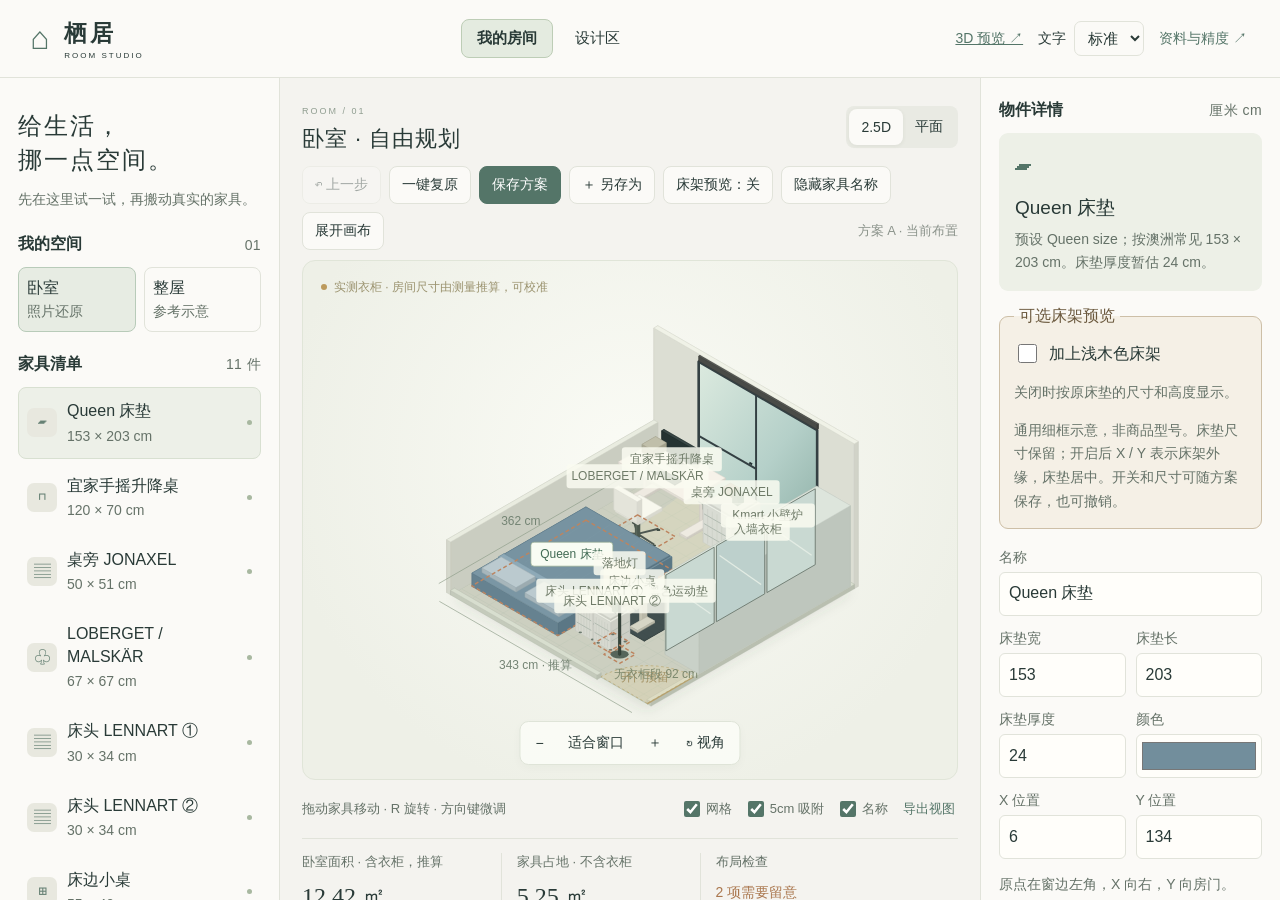
==== commit e0c58dd6: "Add independent design workspace with measured layouts and preview handoff" ====
--- a/index.html
+++ b/index.html
@@ -1,7 +1,7 @@
 <!doctype html>
-<html lang="zh-CN"><head><meta charset="utf-8"><meta name="viewport" content="width=device-width,initial-scale=1"><meta name="theme-color" content="#f4f3ef"><title>栖居 · 你的房间规划室</title><link rel="stylesheet" href="style.css?v=window-20261028"></head>
+<html lang="zh-CN"><head><meta charset="utf-8"><meta name="viewport" content="width=device-width,initial-scale=1"><meta name="theme-color" content="#f4f3ef"><title>栖居 · 你的房间规划室</title><link rel="stylesheet" href="style.css?v=studio-20261028"></head>
 <body>
-<header><div class="brand"><span class="brand-icon">⌂</span><div>栖居 <small>ROOM STUDIO</small></div></div><div class="project"><span class="dot"></span> 我的房间 <span class="tag">数据留在本机</span></div><div class="header-tools"><a href="preview.html" class="text-btn">3D 预览 ↗</a><label class="text-size">文字<select id="textSize" aria-label="界面字号"><option value="normal">标准</option><option value="large">大字</option></select></label><button id="sourcesBtn" class="text-btn">资料与精度 ↗</button></div></header>
+<header><div class="brand"><span class="brand-icon">⌂</span><div>栖居 <small>ROOM STUDIO</small></div></div><nav class="workspace-nav" aria-label="工作分区"><a href="./" aria-current="page">我的房间</a><a href="design.html">设计区</a></nav><div class="header-tools"><a href="preview.html" class="text-btn">3D 预览 ↗</a><label class="text-size">文字<select id="textSize" aria-label="界面字号"><option value="normal">标准</option><option value="large">大字</option></select></label><button id="sourcesBtn" class="text-btn">资料与精度 ↗</button></div></header>
 <main>
 <aside class="left panel"><div class="eyebrow">YOUR SPACE, YOUR WAY</div><h1>给生活，<br>挪一点空间。</h1><p class="intro">先在这里试一试，再搬动真实的家具。</p>
 <div class="section-title">我的空间 <span>01</span></div><div class="scope"><button data-scope="room" class="active">卧室 <small>照片还原</small></button><button data-scope="home">整屋 <small>参考示意</small></button></div>
@@ -19,4 +19,4 @@
 <aside class="right panel"><div class="section-title">物件详情 <span>厘米 cm</span></div><div id="inspector"></div><div class="divider"></div><details class="calibration"><summary>空间校准 <span>实测＋推算</span></summary><p class="fine">衣柜外部长 270、深 60 cm，末端距门口 92 cm。卧室长按 270＋92＝362 cm；宽按 60＋130＋153＝343 cm 推算，已包含柜体。宽度假定床垫另一侧贴墙，有缝需另加。</p><div class="fields"><label>卧室宽<input id="roomW" type="number" min="230" max="600" step="1"></label><label>卧室长<input id="roomD" type="number" min="260" max="650" step="1"></label><label>衣柜外深<input id="wardD" type="number" min="35" max="80" step="1"></label><label>衣柜外长<input id="wardL" type="number" min="100" max="300" step="1"></label><label>房门宽<input id="doorW" type="number" min="60" max="110" step="1"></label><label>层高 · 约<input id="roomH" type="number" min="220" max="400" step="1"></label><label>窗左距左墙<input id="windowLeft" type="number" min="0" max="500" step="1"></label><label>左窗横框离地 · 约<input id="windowTransom" type="number" min="16" max="390" step="1"></label></div><button id="calibrateBtn" class="full">应用空间尺寸</button><p class="fine">新增实测：层高约 260、窗左距左墙 72、左窗横框离地约 112 cm。窗形：左上外开＋左下固定，右侧整块固定玻璃。窗框其他边界按照片估算。校准会调整衣柜位置；家具保持原尺寸。</p></details><div class="divider"></div><div class="section-title">实拍参考 <span>4 张</span></div><div class="photos"><button data-photo="1" class="photo-empty" aria-label="参考照片 1"><span>＋ 照片 1</span></button><button data-photo="2" class="photo-empty" aria-label="参考照片 2"><span>＋ 照片 2</span></button><button data-photo="3" class="photo-empty" aria-label="参考照片 3"><span>＋ 照片 3</span></button><button data-photo="4" class="photo-empty" aria-label="参考照片 4"><span>＋ 照片 4</span></button></div><label class="local-photo-picker">选择本机照片<input id="localPhotos" type="file" accept="image/*" multiple></label><p class="fine">照片仅存此浏览器，不上传到网站。最多选择 4 张参考照片。</p><button id="resetBtn" class="text-btn full">恢复初始布置</button></aside>
 </main><div id="toast" role="status"></div>
 <dialog id="modal"><button id="closeModal" class="close" aria-label="关闭">×</button><div id="modalBody"></div></dialog>
-<script src="inventory.js?v=window-20261028"></script><script src="schemes.js?v=window-20261028"></script><script src="app.js?v=window-20261028"></script><script src="local-photos.js?v=window-20261028"></script></body></html>
+<script src="inventory.js?v=studio-20261028"></script><script src="schemes.js?v=studio-20261028"></script><script src="app.js?v=studio-20261028"></script><script src="local-photos.js?v=studio-20261028"></script></body></html>
--- a/style.css
+++ b/style.css
@@ -66,4 +66,43 @@
 .bed-frame-controls .fields{margin-top:12px}
 .bed-frame-controls .fine:last-child{margin-bottom:0}
 
-.photo-empty{height:68px;min-height:68px;display:grid;place-items:center;background:#e9ede3;color:#8b9b83;border:1px dashed #c7d2be!important;font-size:10px}.local-photo-picker{display:block;margin-top:9px;text-align:center;border:1px solid #d3dccb;padding:9px;border-radius:7px;font-size:11px;cursor:pointer}.local-photo-picker input{display:none}+.photo-empty{height:68px;min-height:68px;display:grid;place-items:center;background:#e9ede3;color:#8b9b83;border:1px dashed #c7d2be!important;font-size:10px}.local-photo-picker{display:block;margin-top:9px;text-align:center;border:1px solid #d3dccb;padding:9px;border-radius:7px;font-size:11px;cursor:pointer}.local-photo-picker input{display:none}
+
+.workspace-nav{display:flex;gap:6px;align-items:center;flex-wrap:wrap}
+.workspace-nav a{padding:9px 15px;border-radius:8px;text-decoration:none;color:var(--ink,#29434c);font-size:15px;border:1px solid transparent;white-space:nowrap}
+.workspace-nav a[aria-current=page]{background:#e4ebe0;border-color:#bdcdb6;font-weight:600}
+.design-flow{display:flex;gap:9px 14px;align-items:center;flex-wrap:wrap;border:1px solid #d7ded0;border-radius:10px;background:#edf1e7;padding:13px 15px;margin-bottom:17px;color:#3f6554;font-size:14px;flex-shrink:0}
+.design-flow strong{font-size:17px;margin-right:4px}
+.design-flow span{white-space:nowrap}
+.design-flow button{margin-left:auto;background:#527568;color:white;border-color:#527568}
+.design-flow #openPowerStep{margin-left:0;background:#f7faf2;color:#416150;border-color:#bccbb5}
+.design-card{background:#f4f5ee;border:1px solid #d8dece;border-radius:10px;padding:14px;margin:0 0 16px;min-width:0}
+.design-card h3{font-size:16px;margin:0 0 10px}
+.design-card h4{font-size:15px;margin:18px 0 10px}
+.design-card p{font-size:14px;line-height:1.7;margin:6px 0 12px}
+.design-card summary{font-size:16px;line-height:1.6;cursor:pointer;font-weight:600}
+.design-card summary span{display:block;color:#947346;font-size:12px;font-weight:400}
+.design-card label{display:block;min-width:0;font-size:13px;color:#65776c;margin:8px 0}
+.design-card input,.design-card select{width:100%;max-width:100%;font:inherit;font-size:14px;margin-top:5px;padding:9px;border:1px solid #d3dbca;background:#fff;border-radius:6px;color:#29434c;min-width:0}
+.design-card fieldset{padding:9px 10px 11px;border:1px solid #d7decf;border-radius:7px;min-width:0;margin:12px 0}
+.design-card legend{font-size:13px;padding:0 5px;color:#466450}
+.design-card .fields{gap:9px}
+.design-card .inline-check,.inline-check{display:flex;align-items:flex-start;gap:9px;font-size:14px;line-height:1.6;margin:14px 0}
+.design-card .inline-check input,.inline-check input{width:18px;height:18px;flex-shrink:0;margin-top:3px;accent-color:#527568}
+.design-id{font:12px ui-monospace,monospace;color:#58715d;background:#e7ecdf;padding:7px;border-radius:5px;overflow-wrap:anywhere}
+.design-actions{margin:14px 0}
+.check-list{padding-left:20px;margin:12px 0;font-size:13px;line-height:1.7;color:#986c43;overflow-wrap:anywhere}
+.check-list li{margin:8px 0}
+.check-list.subtle{color:#748276}
+.ok{color:#3d7156!important}
+.stale{color:#a46c37}
+.preview-state{padding:12px;background:#f3eee0;border-radius:8px;color:#94652f}
+.preview-actions{display:flex;flex-wrap:wrap;gap:10px;margin:17px 0}
+.preview-actions button{font-size:15px;padding:10px 14px}
+.design-preview-gallery{display:grid;grid-template-columns:repeat(2,minmax(0,1fr));gap:14px;margin-top:18px}
+.design-preview-gallery figure{margin:0;min-width:0}
+.design-preview-gallery img{width:100%;height:auto;border-radius:8px;background:#e6e6dc}
+.design-preview-gallery figcaption{font-size:12px;line-height:1.7;overflow-wrap:anywhere}
+body[data-workspace=design] .canvas-note{max-width:60%}
+body[data-workspace=design] #stage{min-height:560px}
+@media(max-width:700px){.workspace-nav{order:3;width:100%;justify-content:center}.workspace-nav a{flex:1;text-align:center}.design-flow{font-size:12px;padding:11px}.design-flow button{margin-left:0;width:100%}.design-flow strong{width:100%}body[data-workspace=design] #stage{min-height:520px}.design-preview-gallery{grid-template-columns:1fr}.preview-actions button{width:100%}}
